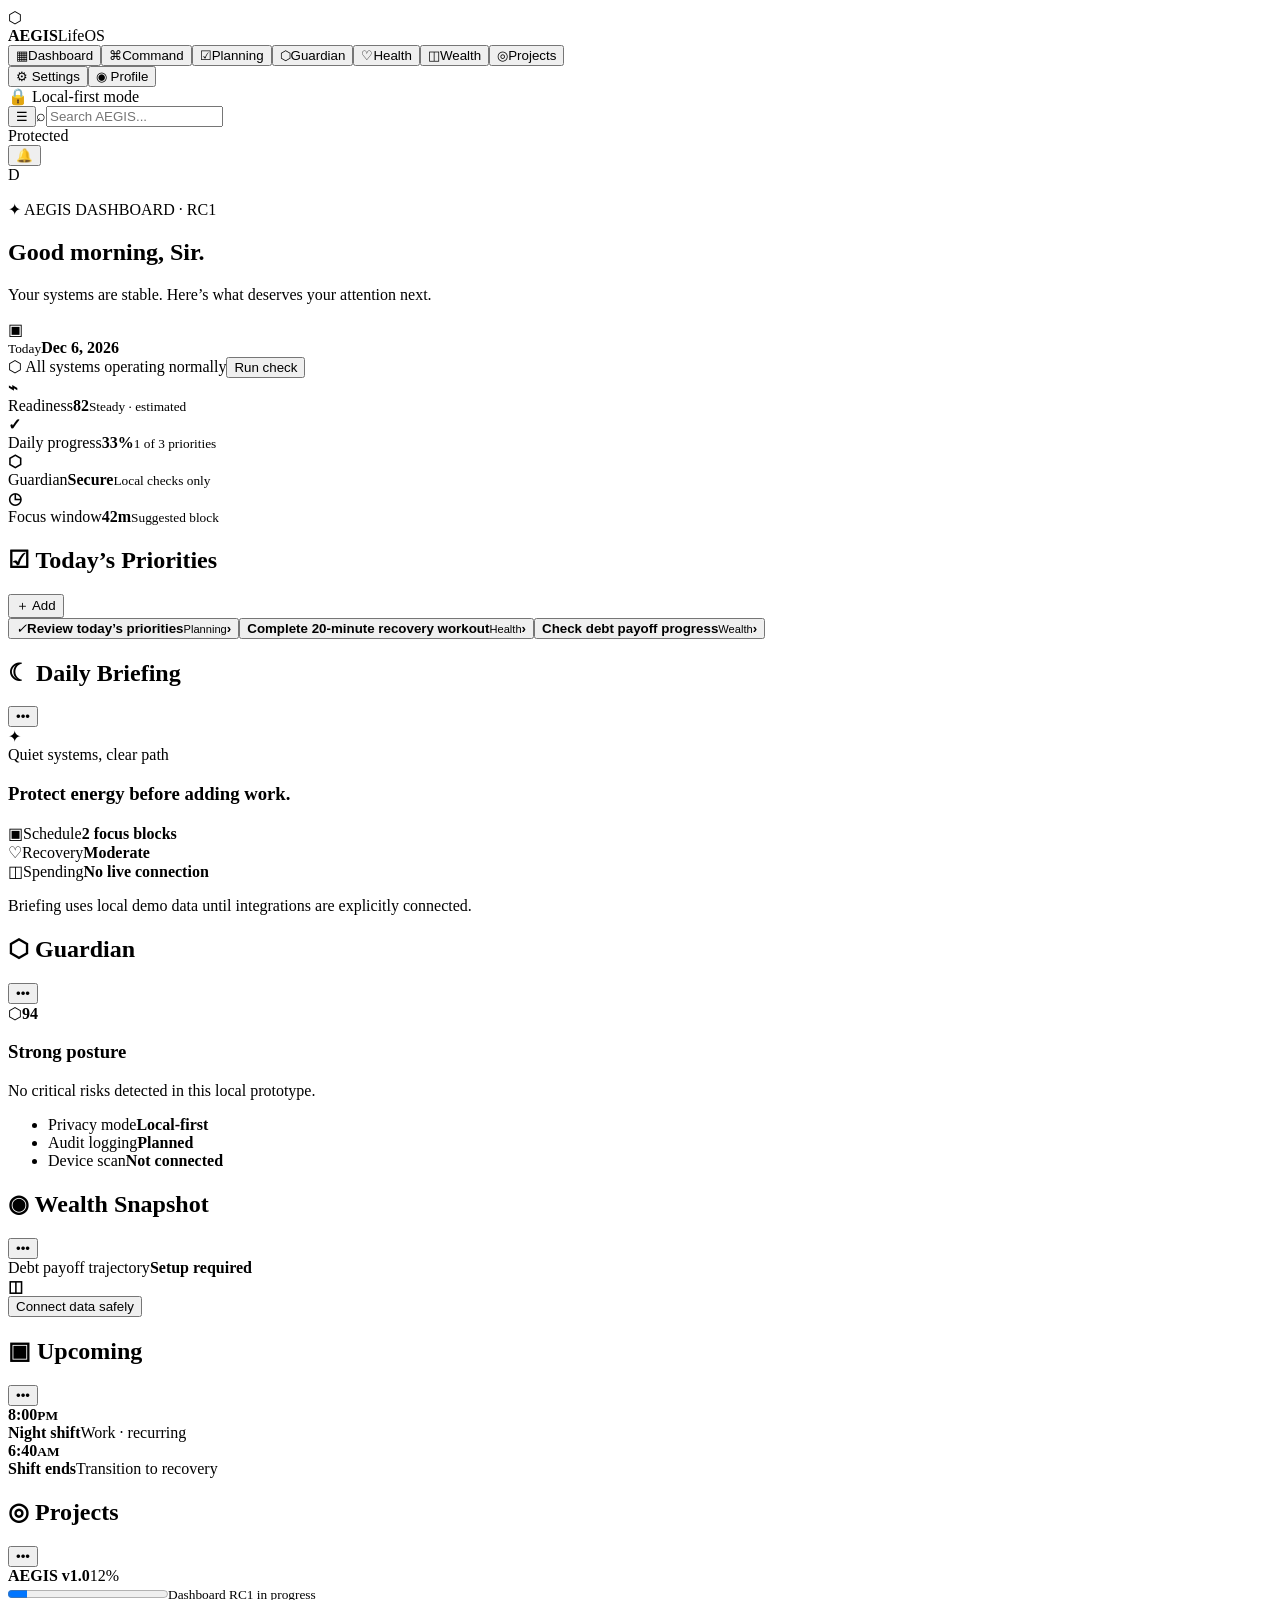
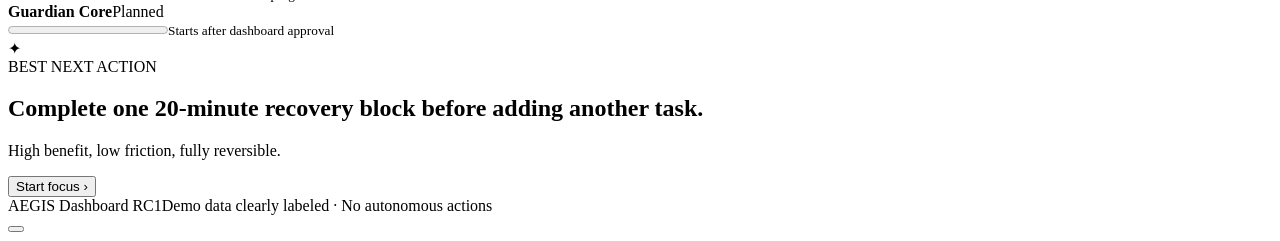
==== index.html @ b5552112 "Add dashboard markup" ====
<!doctype html><html lang="en"><head><meta charset="UTF-8"><meta name="viewport" content="width=device-width,initial-scale=1"><meta name="theme-color" content="#07101d"><title>AEGIS LifeOS</title><link rel="stylesheet" href="styles.css"></head><body>
<div class="app-shell"><div class="aurora a1"></div><div class="aurora a2"></div>
<aside class="sidebar" id="sidebar"><div class="brand"><div class="brand-mark">⬡</div><div><strong>AEGIS</strong><span>LifeOS</span></div></div><nav id="nav"></nav><div class="sidebar-bottom"><button>⚙ <span>Settings</span></button><button>◉ <span>Profile</span></button><div class="privacy-chip">🔒 Local-first mode</div></div></aside>
<main class="main-content"><header class="topbar"><button class="mobile-menu" id="menuBtn">☰</button><label class="search-box">⌕<input id="search" placeholder="Search AEGIS..." aria-label="Search AEGIS"></label><div class="top-actions"><div class="system-pill"><i></i>Protected</div><button class="icon-button">🔔</button><div class="avatar">D</div></div></header>
<div class="dashboard-wrap"><section class="hero-row"><div><p class="eyebrow">✦ AEGIS DASHBOARD · RC1</p><h1 id="greeting">Good morning, Sir.</h1><p>Your systems are stable. Here’s what deserves your attention next.</p></div><div class="date-chip"><span>▣</span><div><small>Today</small><strong id="today"></strong></div></div></section>
<div class="status-banner">⬡ <span id="notice">All systems operating normally</span><button id="runCheck">Run check</button></div>
<section class="metrics-grid"><article class="glass-card metric"><b class="metric-icon cyan">⌁</b><div><span>Readiness</span><strong>82</strong><small>Steady · estimated</small></div></article><article class="glass-card metric"><b class="metric-icon violet">✓</b><div><span>Daily progress</span><strong id="progress">0%</strong><small id="progressText"></small></div></article><article class="glass-card metric"><b class="metric-icon green">⬡</b><div><span>Guardian</span><strong>Secure</strong><small>Local checks only</small></div></article><article class="glass-card metric"><b class="metric-icon amber">◷</b><div><span>Focus window</span><strong>42m</strong><small>Suggested block</small></div></article></section>
<section class="content-grid">
<article class="glass-card priorities"><header><h2>☑ Today’s Priorities</h2><button id="addTask">＋ Add</button></header><div id="taskList" class="task-list"></div></article>
<article class="glass-card briefing wide"><header><h2>☾ Daily Briefing</h2><button>•••</button></header><div class="briefing-hero"><div class="orb">✦</div><div><span>Quiet systems, clear path</span><h3>Protect energy before adding work.</h3></div></div><div class="brief-grid"><div>▣<span>Schedule</span><strong>2 focus blocks</strong></div><div>♡<span>Recovery</span><strong>Moderate</strong></div><div>◫<span>Spending</span><strong>No live connection</strong></div></div><p class="data-note">Briefing uses local demo data until integrations are explicitly connected.</p></article>
<article class="glass-card"><header><h2>⬡ Guardian</h2><button>•••</button></header><div class="shield-score"><div class="score-ring">⬡<strong>94</strong></div><div><h3>Strong posture</h3><p>No critical risks detected in this local prototype.</p></div></div><ul class="status-list"><li><span>Privacy mode</span><strong>Local-first</strong></li><li><span>Audit logging</span><strong>Planned</strong></li><li><span>Device scan</span><strong>Not connected</strong></li></ul></article>
<article class="glass-card"><header><h2>◉ Wealth Snapshot</h2><button>•••</button></header><div class="wealth-top"><div><span>Debt payoff trajectory</span><strong>Setup required</strong></div><b>◫</b></div><div class="empty-chart"><i></i><i></i><i></i><i></i><i></i><i></i></div><button class="primary-small" id="connectWealth">Connect data safely</button></article>
<article class="glass-card"><header><h2>▣ Upcoming</h2><button>•••</button></header><div class="event-row"><b>8:00<small>PM</small></b><div><strong>Night shift</strong><span>Work · recurring</span></div></div><div class="event-row"><b>6:40<small>AM</small></b><div><strong>Shift ends</strong><span>Transition to recovery</span></div></div></article>
<article class="glass-card"><header><h2>◎ Projects</h2><button>•••</button></header><div class="project"><div><strong>AEGIS v1.0</strong><span>12%</span></div><progress value="12" max="100"></progress><small>Dashboard RC1 in progress</small></div><div class="project"><div><strong>Guardian Core</strong><span>Planned</span></div><progress value="0" max="100"></progress><small>Starts after dashboard approval</small></div></article>
</section>
<section class="next-action"><div class="next-icon">✦</div><div><span>BEST NEXT ACTION</span><h2>Complete one 20-minute recovery block before adding another task.</h2><p>High benefit, low friction, fully reversible.</p></div><button id="startFocus">Start focus ›</button></section><footer><span>AEGIS Dashboard RC1</span><span>Demo data clearly labeled · No autonomous actions</span></footer></div></main><button class="scrim" id="scrim"></button></div><script src="app.js"></script></body></html>
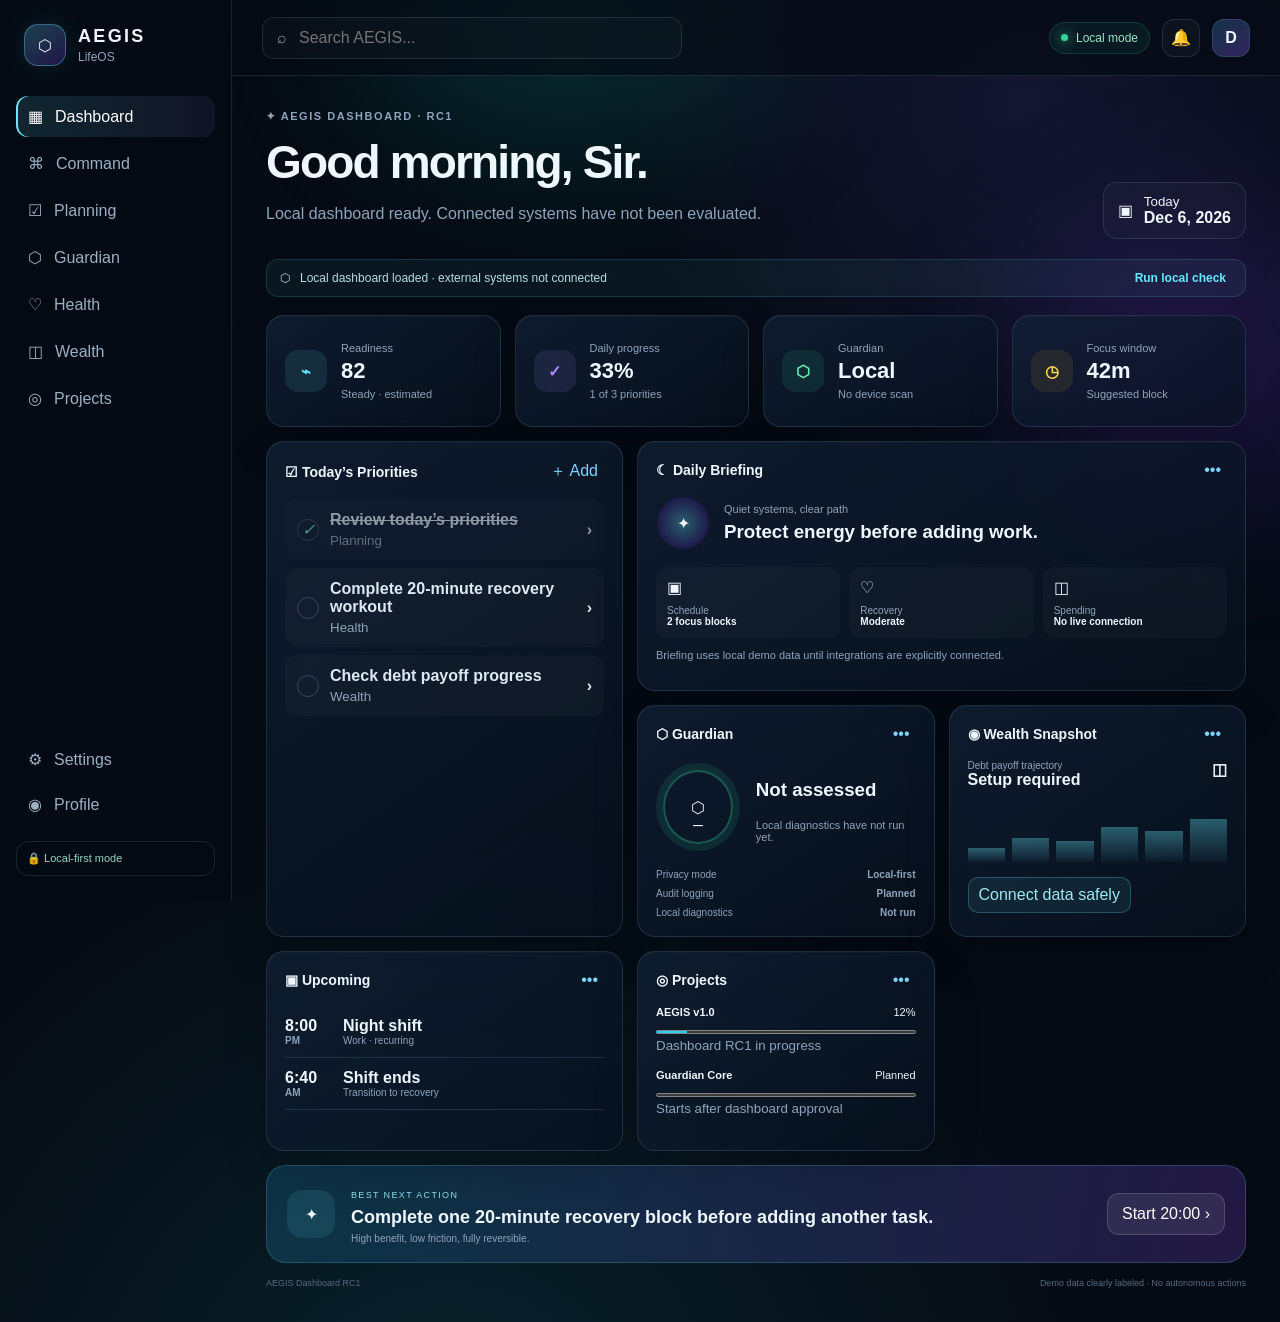
==== commit bf58dd2e: "Fix dashboard trust labels and local status reporting" ====
--- a/index.html
+++ b/index.html
@@ -1,16 +1,16 @@
 <!doctype html><html lang="en"><head><meta charset="UTF-8"><meta name="viewport" content="width=device-width,initial-scale=1"><meta name="theme-color" content="#07101d"><title>AEGIS LifeOS</title><link rel="stylesheet" href="styles.css"></head><body>
 <div class="app-shell"><div class="aurora a1"></div><div class="aurora a2"></div>
 <aside class="sidebar" id="sidebar"><div class="brand"><div class="brand-mark">⬡</div><div><strong>AEGIS</strong><span>LifeOS</span></div></div><nav id="nav"></nav><div class="sidebar-bottom"><button>⚙ <span>Settings</span></button><button>◉ <span>Profile</span></button><div class="privacy-chip">🔒 Local-first mode</div></div></aside>
-<main class="main-content"><header class="topbar"><button class="mobile-menu" id="menuBtn">☰</button><label class="search-box">⌕<input id="search" placeholder="Search AEGIS..." aria-label="Search AEGIS"></label><div class="top-actions"><div class="system-pill"><i></i>Protected</div><button class="icon-button">🔔</button><div class="avatar">D</div></div></header>
-<div class="dashboard-wrap"><section class="hero-row"><div><p class="eyebrow">✦ AEGIS DASHBOARD · RC1</p><h1 id="greeting">Good morning, Sir.</h1><p>Your systems are stable. Here’s what deserves your attention next.</p></div><div class="date-chip"><span>▣</span><div><small>Today</small><strong id="today"></strong></div></div></section>
-<div class="status-banner">⬡ <span id="notice">All systems operating normally</span><button id="runCheck">Run check</button></div>
-<section class="metrics-grid"><article class="glass-card metric"><b class="metric-icon cyan">⌁</b><div><span>Readiness</span><strong>82</strong><small>Steady · estimated</small></div></article><article class="glass-card metric"><b class="metric-icon violet">✓</b><div><span>Daily progress</span><strong id="progress">0%</strong><small id="progressText"></small></div></article><article class="glass-card metric"><b class="metric-icon green">⬡</b><div><span>Guardian</span><strong>Secure</strong><small>Local checks only</small></div></article><article class="glass-card metric"><b class="metric-icon amber">◷</b><div><span>Focus window</span><strong>42m</strong><small>Suggested block</small></div></article></section>
+<main class="main-content"><header class="topbar"><button class="mobile-menu" id="menuBtn" type="button" aria-label="Open navigation">☰</button><label class="search-box">⌕<input id="search" placeholder="Search AEGIS..." aria-label="Search AEGIS"></label><div class="top-actions"><div class="system-pill" id="modePill"><i></i>Local mode</div><button class="icon-button" type="button" aria-label="Notifications">🔔</button><div class="avatar">D</div></div></header>
+<div class="dashboard-wrap"><section class="hero-row"><div><p class="eyebrow">✦ AEGIS DASHBOARD · RC1</p><h1 id="greeting">Good morning, Sir.</h1><p>Local dashboard ready. Connected systems have not been evaluated.</p></div><div class="date-chip"><span>▣</span><div><small>Today</small><strong id="today"></strong></div></div></section>
+<div class="status-banner">⬡ <span id="notice">Local dashboard loaded · external systems not connected</span><button id="runCheck" type="button">Run local check</button></div>
+<section class="metrics-grid"><article class="glass-card metric"><b class="metric-icon cyan">⌁</b><div><span>Readiness</span><strong>82</strong><small>Steady · estimated</small></div></article><article class="glass-card metric"><b class="metric-icon violet">✓</b><div><span>Daily progress</span><strong id="progress">0%</strong><small id="progressText"></small></div></article><article class="glass-card metric"><b class="metric-icon green">⬡</b><div><span>Guardian</span><strong>Local</strong><small>No device scan</small></div></article><article class="glass-card metric"><b class="metric-icon amber">◷</b><div><span>Focus window</span><strong>42m</strong><small>Suggested block</small></div></article></section>
 <section class="content-grid">
 <article class="glass-card priorities"><header><h2>☑ Today’s Priorities</h2><button id="addTask">＋ Add</button></header><div id="taskList" class="task-list"></div></article>
 <article class="glass-card briefing wide"><header><h2>☾ Daily Briefing</h2><button>•••</button></header><div class="briefing-hero"><div class="orb">✦</div><div><span>Quiet systems, clear path</span><h3>Protect energy before adding work.</h3></div></div><div class="brief-grid"><div>▣<span>Schedule</span><strong>2 focus blocks</strong></div><div>♡<span>Recovery</span><strong>Moderate</strong></div><div>◫<span>Spending</span><strong>No live connection</strong></div></div><p class="data-note">Briefing uses local demo data until integrations are explicitly connected.</p></article>
-<article class="glass-card"><header><h2>⬡ Guardian</h2><button>•••</button></header><div class="shield-score"><div class="score-ring">⬡<strong>94</strong></div><div><h3>Strong posture</h3><p>No critical risks detected in this local prototype.</p></div></div><ul class="status-list"><li><span>Privacy mode</span><strong>Local-first</strong></li><li><span>Audit logging</span><strong>Planned</strong></li><li><span>Device scan</span><strong>Not connected</strong></li></ul></article>
+<article class="glass-card"><header><h2>⬡ Guardian</h2><button>•••</button></header><div class="shield-score"><div class="score-ring">⬡<strong>—</strong></div><div><h3>Not assessed</h3><p id="guardianSummary">Local diagnostics have not run yet.</p></div></div><ul class="status-list"><li><span>Privacy mode</span><strong>Local-first</strong></li><li><span>Audit logging</span><strong>Planned</strong></li><li><span>Local diagnostics</span><strong id="diagnosticState">Not run</strong></li></ul></article>
 <article class="glass-card"><header><h2>◉ Wealth Snapshot</h2><button>•••</button></header><div class="wealth-top"><div><span>Debt payoff trajectory</span><strong>Setup required</strong></div><b>◫</b></div><div class="empty-chart"><i></i><i></i><i></i><i></i><i></i><i></i></div><button class="primary-small" id="connectWealth">Connect data safely</button></article>
 <article class="glass-card"><header><h2>▣ Upcoming</h2><button>•••</button></header><div class="event-row"><b>8:00<small>PM</small></b><div><strong>Night shift</strong><span>Work · recurring</span></div></div><div class="event-row"><b>6:40<small>AM</small></b><div><strong>Shift ends</strong><span>Transition to recovery</span></div></div></article>
 <article class="glass-card"><header><h2>◎ Projects</h2><button>•••</button></header><div class="project"><div><strong>AEGIS v1.0</strong><span>12%</span></div><progress value="12" max="100"></progress><small>Dashboard RC1 in progress</small></div><div class="project"><div><strong>Guardian Core</strong><span>Planned</span></div><progress value="0" max="100"></progress><small>Starts after dashboard approval</small></div></article>
 </section>
-<section class="next-action"><div class="next-icon">✦</div><div><span>BEST NEXT ACTION</span><h2>Complete one 20-minute recovery block before adding another task.</h2><p>High benefit, low friction, fully reversible.</p></div><button id="startFocus">Start focus ›</button></section><footer><span>AEGIS Dashboard RC1</span><span>Demo data clearly labeled · No autonomous actions</span></footer></div></main><button class="scrim" id="scrim"></button></div><script src="app.js"></script></body></html>
+<section class="next-action"><div class="next-icon">✦</div><div><span>BEST NEXT ACTION</span><h2>Complete one 20-minute recovery block before adding another task.</h2><p>High benefit, low friction, fully reversible.</p></div><button id="startFocus" type="button">Start 20:00 ›</button></section><footer><span>AEGIS Dashboard RC1</span><span>Demo data clearly labeled · No autonomous actions</span></footer></div></main><button class="scrim" id="scrim"></button></div><script src="app.js"></script></body></html>
--- a/styles.css
+++ b/styles.css
@@ -0,0 +1,3 @@
+:root{font-family:Inter,Arial,sans-serif;color:#eef7ff;background:#050b14;--cyan:#67e8f9;--violet:#a78bfa;--line:rgba(175,216,255,.13);--muted:#8ea4ba}*{box-sizing:border-box}body{margin:0;min-width:320px;min-height:100vh;background:radial-gradient(circle at 80% 8%,rgba(90,72,180,.18),transparent 25%),radial-gradient(circle at 35% 110%,rgba(28,160,174,.16),transparent 38%),#050b14}button,input{font:inherit}.app-shell{min-height:100vh;display:flex;position:relative;overflow-x:hidden}.aurora{position:fixed;filter:blur(80px);opacity:.2;pointer-events:none;border-radius:50%}.a1{width:420px;height:220px;background:#14b8a6;top:-80px;left:28%}.a2{width:360px;height:280px;background:#7c3aed;right:-100px;top:220px}.sidebar{width:232px;position:fixed;inset:0 auto 0 0;padding:24px 16px;border-right:1px solid var(--line);background:rgba(4,11,20,.78);backdrop-filter:blur(24px);z-index:20;display:flex;flex-direction:column}.brand{display:flex;align-items:center;gap:12px;padding:0 8px 30px}.brand-mark{width:42px;height:42px;border-radius:14px;display:grid;place-items:center;background:linear-gradient(145deg,rgba(103,232,249,.25),rgba(124,58,237,.25));border:1px solid rgba(103,232,249,.35);box-shadow:0 0 28px rgba(103,232,249,.12)}.brand strong{display:block;font-size:18px;letter-spacing:.13em}.brand span{color:var(--muted);font-size:12px}.sidebar nav{display:grid;gap:6px}.sidebar button{border:0;color:#9cb0c3;background:transparent;padding:11px 12px;border-radius:12px;display:flex;gap:12px;align-items:center;cursor:pointer;text-align:left}.sidebar nav button:hover,.sidebar nav button.active{color:#fff;background:linear-gradient(90deg,rgba(103,232,249,.13),rgba(167,139,250,.08));box-shadow:inset 2px 0 var(--cyan)}.sidebar-bottom{margin-top:auto;display:grid;gap:4px}.privacy-chip{margin-top:12px;padding:10px;border-radius:12px;border:1px solid var(--line);color:#8fd7c7;font-size:11px}.main-content{margin-left:232px;width:calc(100% - 232px);position:relative;z-index:2}.topbar{height:76px;position:sticky;top:0;z-index:10;display:flex;align-items:center;justify-content:space-between;padding:0 30px;border-bottom:1px solid var(--line);background:rgba(5,11,20,.7);backdrop-filter:blur(22px)}.search-box{width:min(420px,45vw);display:flex;gap:10px;align-items:center;padding:10px 14px;border:1px solid var(--line);border-radius:12px;background:rgba(255,255,255,.025);color:var(--muted)}.search-box input{width:100%;border:0;outline:0;background:none;color:#fff}.top-actions{display:flex;align-items:center;gap:12px}.system-pill{display:flex;align-items:center;gap:8px;padding:8px 11px;border:1px solid rgba(52,211,153,.18);background:rgba(52,211,153,.07);border-radius:999px;font-size:12px;color:#96e7c8}.system-pill i{width:7px;height:7px;border-radius:50%;background:#34d399;box-shadow:0 0 12px #34d399}.icon-button,.avatar{width:38px;height:38px;border-radius:12px;display:grid;place-items:center}.icon-button{border:1px solid var(--line);background:rgba(255,255,255,.03);color:#b8c9d9}.avatar{font-weight:700;background:linear-gradient(145deg,#123246,#33245f);border:1px solid var(--line)}.mobile-menu{display:none;background:none;border:0;color:#fff;font-size:22px}.dashboard-wrap{max-width:1480px;margin:auto;padding:34px}.hero-row{display:flex;justify-content:space-between;align-items:end;margin-bottom:20px}.eyebrow{color:#89dceb;font-size:11px;font-weight:700;letter-spacing:.14em;margin:0 0 12px}.hero-row h1{font-size:clamp(30px,4vw,46px);margin:0;letter-spacing:-.04em}.hero-row p{color:var(--muted)}.date-chip{display:flex;gap:11px;align-items:center;border:1px solid var(--line);background:rgba(255,255,255,.025);border-radius:14px;padding:11px 14px}.date-chip small,.date-chip strong{display:block}.status-banner{display:flex;align-items:center;gap:10px;padding:10px 13px;border:1px solid rgba(103,232,249,.15);background:rgba(103,232,249,.055);border-radius:12px;font-size:12px;color:#b8dce7;margin-bottom:18px}.status-banner button{margin-left:auto;border:0;background:none;color:var(--cyan);font-weight:600}.metrics-grid{display:grid;grid-template-columns:repeat(4,1fr);gap:14px;margin-bottom:14px}.glass-card{background:linear-gradient(145deg,rgba(17,33,54,.76),rgba(7,17,31,.7));border:1px solid var(--line);box-shadow:0 20px 45px rgba(0,0,0,.17),inset 0 1px rgba(255,255,255,.025);border-radius:18px;padding:18px;backdrop-filter:blur(18px)}.metric{display:flex;align-items:center;gap:14px;min-height:112px}.metric-icon{width:42px;height:42px;border-radius:13px;display:grid;place-items:center}.cyan{background:rgba(103,232,249,.1);color:var(--cyan)}.violet{background:rgba(167,139,250,.11);color:var(--violet)}.green{background:rgba(52,211,153,.1);color:#6ee7b7}.amber{background:rgba(251,191,36,.09);color:#fcd34d}.metric span,.metric small{display:block;color:var(--muted);font-size:11px}.metric strong{display:block;font-size:22px;margin:4px 0}.glass-card>header{display:flex;align-items:center;justify-content:space-between;margin-bottom:16px}.glass-card h2{font-size:14px;margin:0}.glass-card>header button{border:0;background:none;color:#7dd3fc}.content-grid{display:grid;grid-template-columns:1.2fr 1fr 1fr;gap:14px}.priorities{grid-row:span 2}.wide{grid-column:span 2}.task-list{display:grid;gap:8px}.task-row{display:flex;width:100%;align-items:center;gap:11px;border:1px solid transparent;background:rgba(255,255,255,.025);color:#dce9f4;padding:11px;border-radius:12px;text-align:left}.task-row:hover{border-color:var(--line)}.task-row i{width:22px;height:22px;border:1px solid rgba(154,184,208,.28);border-radius:50%;display:grid;place-items:center;color:#6ee7b7}.task-row span{flex:1}.task-row strong,.task-row small{display:block}.task-row small{color:var(--muted);margin-top:4px}.task-row.done{opacity:.62}.task-row.done strong{text-decoration:line-through}.briefing-hero{display:flex;align-items:center;gap:14px;padding-bottom:17px}.orb{width:54px;height:54px;border-radius:50%;display:grid;place-items:center;background:radial-gradient(circle,#63e6ef55,#6d28d933 65%,transparent 70%)}.briefing-hero span,.data-note{color:var(--muted);font-size:11px}.briefing-hero h3{margin:4px 0}.brief-grid{display:grid;grid-template-columns:repeat(3,1fr);gap:9px}.brief-grid div{padding:11px;border-radius:12px;background:rgba(255,255,255,.025)}.brief-grid span,.brief-grid strong{display:block;font-size:10px}.brief-grid span{color:var(--muted);margin-top:8px}.shield-score{display:flex;align-items:center;gap:16px}.score-ring{width:88px;height:88px;border-radius:50%;display:grid;place-items:center;position:relative;border:7px solid rgba(52,211,153,.11);box-shadow:inset 0 0 0 2px rgba(52,211,153,.35)}.score-ring strong{position:absolute;bottom:13px;font-size:10px}.shield-score p{color:var(--muted);font-size:11px}.status-list{list-style:none;padding:0;margin:15px 0 0;display:grid;gap:8px}.status-list li{display:flex;justify-content:space-between;font-size:10px;color:var(--muted)}.wealth-top{display:flex;justify-content:space-between}.wealth-top span,.wealth-top strong{display:block}.wealth-top span{color:var(--muted);font-size:10px}.empty-chart{height:58px;display:flex;align-items:end;gap:7px;margin:15px 0}.empty-chart i{flex:1;background:linear-gradient(180deg,rgba(103,232,249,.35),rgba(103,232,249,.04))}.empty-chart i:nth-child(1){height:25%}.empty-chart i:nth-child(2){height:42%}.empty-chart i:nth-child(3){height:36%}.empty-chart i:nth-child(4){height:60%}.empty-chart i:nth-child(5){height:54%}.empty-chart i:nth-child(6){height:75%}.primary-small{border:1px solid rgba(103,232,249,.25);background:rgba(103,232,249,.08);color:#9eeaf4;border-radius:10px;padding:8px 10px}.event-row{display:flex;gap:12px;padding:11px 0;border-bottom:1px solid var(--line)}.event-row b{width:46px}.event-row small,.event-row span{display:block;color:var(--muted);font-size:10px}.project{margin-bottom:15px}.project>div{display:flex;justify-content:space-between;font-size:11px}.project progress{width:100%;height:8px;accent-color:#22d3ee}.project small{color:var(--muted)}.next-action{margin-top:14px;padding:18px 20px;border-radius:20px;display:flex;align-items:center;gap:16px;background:linear-gradient(100deg,rgba(15,62,83,.72),rgba(48,30,89,.7));border:1px solid rgba(103,232,249,.2)}.next-icon{width:48px;height:48px;border-radius:15px;display:grid;place-items:center;background:rgba(103,232,249,.1)}.next-action>div:nth-child(2){flex:1}.next-action span{font-size:9px;letter-spacing:.15em;color:#8fe5ee}.next-action h2{font-size:18px;margin:5px 0}.next-action p{margin:0;color:var(--muted);font-size:10px}.next-action button{border:1px solid rgba(255,255,255,.16);background:rgba(255,255,255,.08);color:#fff;border-radius:12px;padding:11px 14px}footer{display:flex;justify-content:space-between;color:#546b80;font-size:9px;padding-top:15px}.scrim{display:none}
+@media(max-width:1100px){.metrics-grid{grid-template-columns:repeat(2,1fr)}.content-grid{grid-template-columns:1fr 1fr}.wide{grid-column:span 2}.priorities{grid-row:auto}}
+@media(max-width:760px){.sidebar{transform:translateX(-100%);transition:.25s;width:245px}.sidebar.open{transform:translateX(0)}.main-content{margin-left:0;width:100%}.topbar{height:64px;padding:0 15px;gap:10px}.mobile-menu{display:block}.search-box{width:auto;flex:1}.system-pill{display:none}.dashboard-wrap{padding:22px 15px}.date-chip{display:none}.metrics-grid{grid-template-columns:1fr 1fr;gap:10px}.metric{min-height:100px;align-items:flex-start;flex-direction:column}.content-grid{grid-template-columns:1fr}.wide,.priorities{grid-column:1}.brief-grid{grid-template-columns:1fr}.next-action{align-items:flex-start;flex-wrap:wrap}.next-action button{width:100%}.scrim.show{display:block;position:fixed;inset:0;border:0;background:rgba(0,0,0,.55);z-index:15}footer{gap:10px;flex-direction:column}}
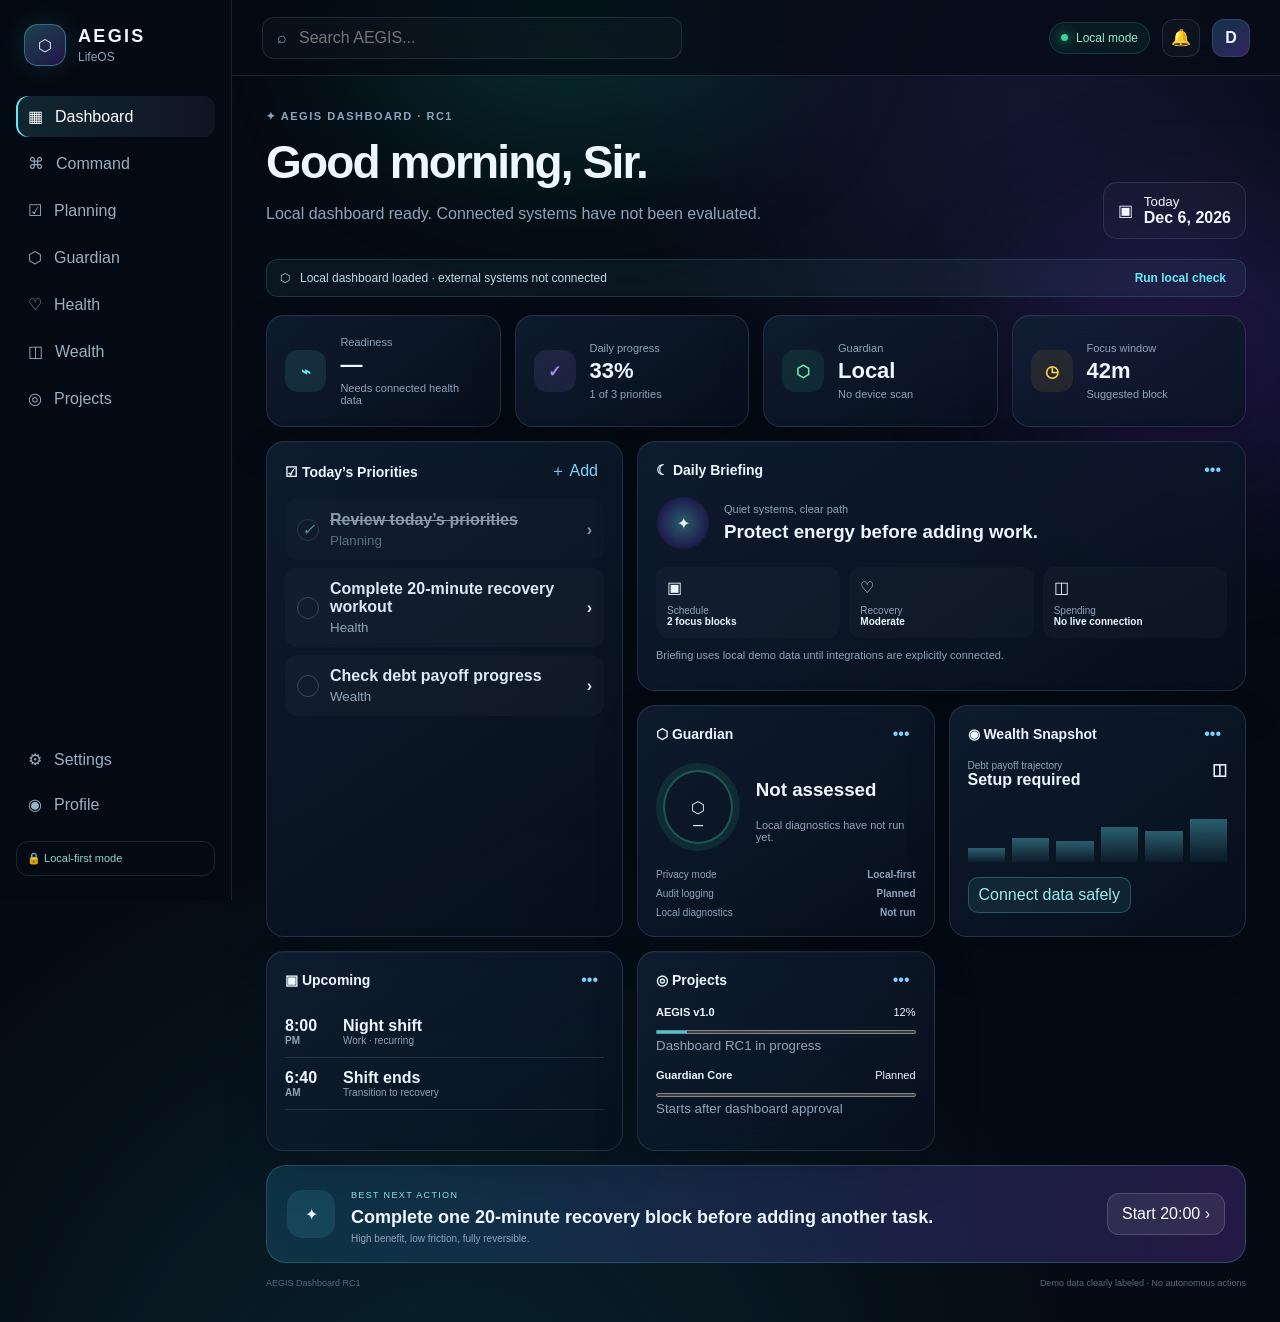
==== commit 6328d7a3: "Remove unsupported readiness score" ====
--- a/index.html
+++ b/index.html
@@ -4,7 +4,7 @@
 <main class="main-content"><header class="topbar"><button class="mobile-menu" id="menuBtn" type="button" aria-label="Open navigation">☰</button><label class="search-box">⌕<input id="search" placeholder="Search AEGIS..." aria-label="Search AEGIS"></label><div class="top-actions"><div class="system-pill" id="modePill"><i></i>Local mode</div><button class="icon-button" type="button" aria-label="Notifications">🔔</button><div class="avatar">D</div></div></header>
 <div class="dashboard-wrap"><section class="hero-row"><div><p class="eyebrow">✦ AEGIS DASHBOARD · RC1</p><h1 id="greeting">Good morning, Sir.</h1><p>Local dashboard ready. Connected systems have not been evaluated.</p></div><div class="date-chip"><span>▣</span><div><small>Today</small><strong id="today"></strong></div></div></section>
 <div class="status-banner">⬡ <span id="notice">Local dashboard loaded · external systems not connected</span><button id="runCheck" type="button">Run local check</button></div>
-<section class="metrics-grid"><article class="glass-card metric"><b class="metric-icon cyan">⌁</b><div><span>Readiness</span><strong>82</strong><small>Steady · estimated</small></div></article><article class="glass-card metric"><b class="metric-icon violet">✓</b><div><span>Daily progress</span><strong id="progress">0%</strong><small id="progressText"></small></div></article><article class="glass-card metric"><b class="metric-icon green">⬡</b><div><span>Guardian</span><strong>Local</strong><small>No device scan</small></div></article><article class="glass-card metric"><b class="metric-icon amber">◷</b><div><span>Focus window</span><strong>42m</strong><small>Suggested block</small></div></article></section>
+<section class="metrics-grid"><article class="glass-card metric"><b class="metric-icon cyan">⌁</b><div><span>Readiness</span><strong>—</strong><small>Needs connected health data</small></div></article><article class="glass-card metric"><b class="metric-icon violet">✓</b><div><span>Daily progress</span><strong id="progress">0%</strong><small id="progressText"></small></div></article><article class="glass-card metric"><b class="metric-icon green">⬡</b><div><span>Guardian</span><strong>Local</strong><small>No device scan</small></div></article><article class="glass-card metric"><b class="metric-icon amber">◷</b><div><span>Focus window</span><strong>42m</strong><small>Suggested block</small></div></article></section>
 <section class="content-grid">
 <article class="glass-card priorities"><header><h2>☑ Today’s Priorities</h2><button id="addTask">＋ Add</button></header><div id="taskList" class="task-list"></div></article>
 <article class="glass-card briefing wide"><header><h2>☾ Daily Briefing</h2><button>•••</button></header><div class="briefing-hero"><div class="orb">✦</div><div><span>Quiet systems, clear path</span><h3>Protect energy before adding work.</h3></div></div><div class="brief-grid"><div>▣<span>Schedule</span><strong>2 focus blocks</strong></div><div>♡<span>Recovery</span><strong>Moderate</strong></div><div>◫<span>Spending</span><strong>No live connection</strong></div></div><p class="data-note">Briefing uses local demo data until integrations are explicitly connected.</p></article>
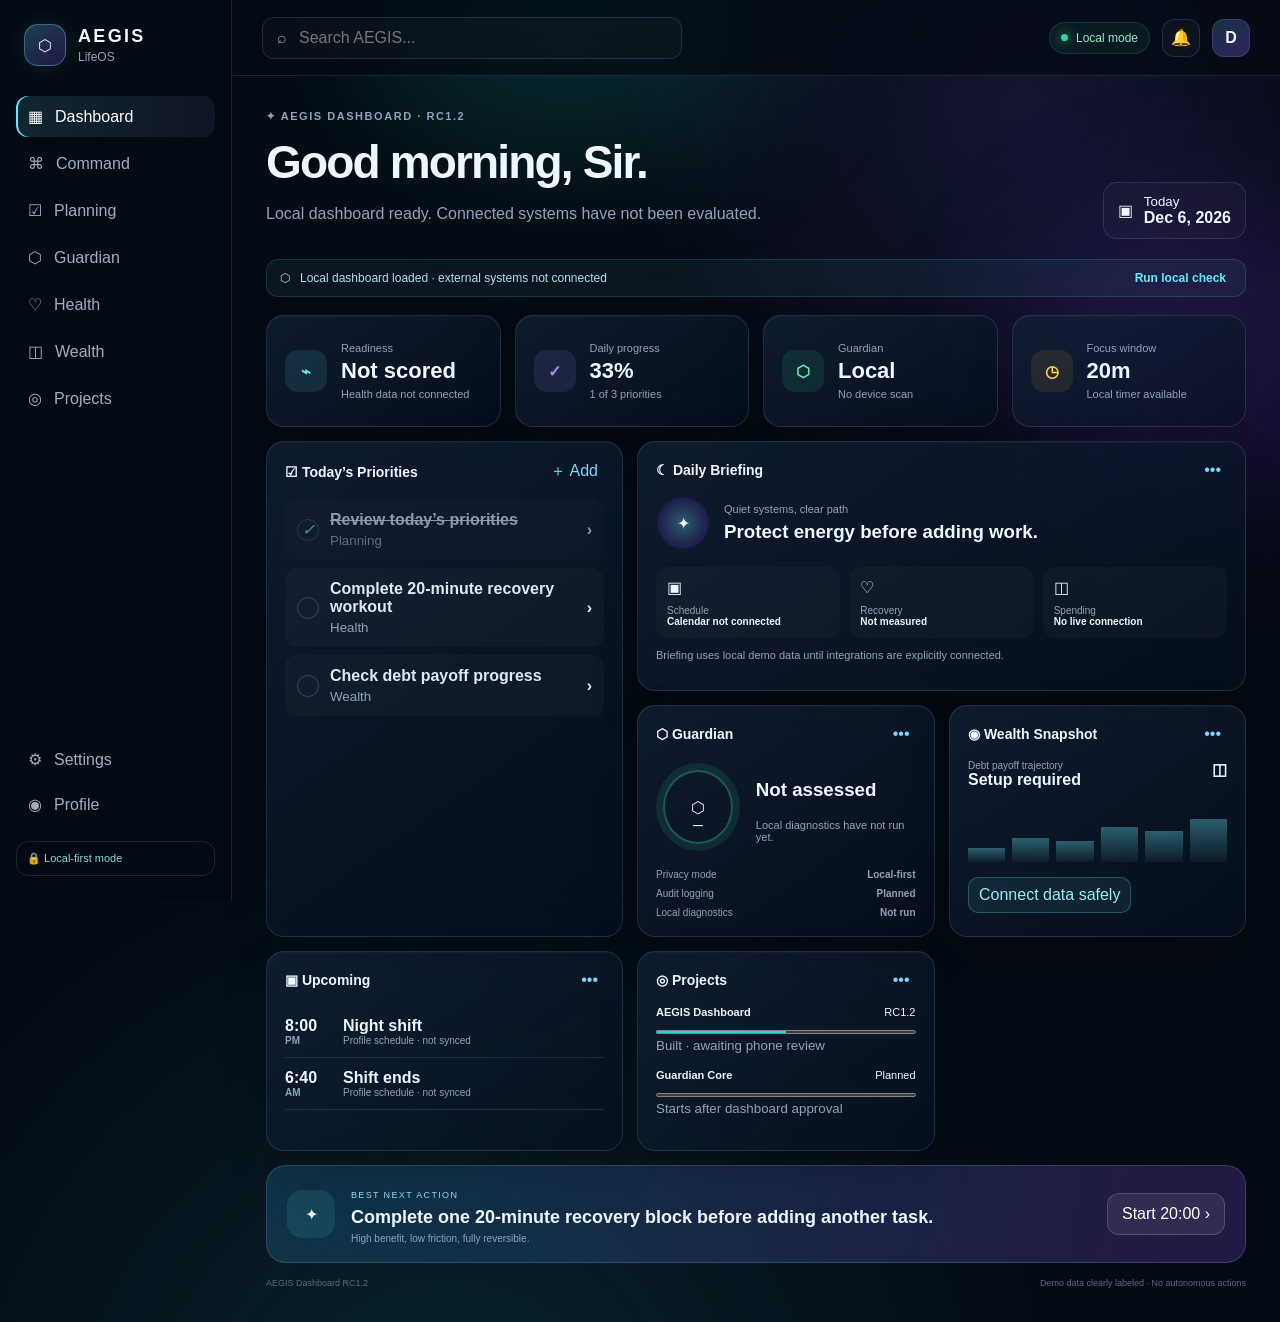
==== commit 4f95195f: "Prepare AEGIS dashboard for phone installation" ====
--- a/index.html
+++ b/index.html
@@ -1,16 +1,16 @@
-<!doctype html><html lang="en"><head><meta charset="UTF-8"><meta name="viewport" content="width=device-width,initial-scale=1"><meta name="theme-color" content="#07101d"><title>AEGIS LifeOS</title><link rel="stylesheet" href="styles.css"></head><body>
+<!doctype html><html lang="en"><head><meta charset="UTF-8"><meta name="viewport" content="width=device-width,initial-scale=1"><meta name="theme-color" content="#07101d"><meta name="apple-mobile-web-app-capable" content="yes"><meta name="apple-mobile-web-app-status-bar-style" content="black-translucent"><meta name="apple-mobile-web-app-title" content="AEGIS"><title>AEGIS LifeOS</title><link rel="manifest" href="manifest.webmanifest"><link rel="apple-touch-icon" href="icons/aegis-icon.svg"><link rel="icon" type="image/svg+xml" href="icons/aegis-icon.svg"><link rel="stylesheet" href="styles.css"></head><body>
 <div class="app-shell"><div class="aurora a1"></div><div class="aurora a2"></div>
 <aside class="sidebar" id="sidebar"><div class="brand"><div class="brand-mark">⬡</div><div><strong>AEGIS</strong><span>LifeOS</span></div></div><nav id="nav"></nav><div class="sidebar-bottom"><button>⚙ <span>Settings</span></button><button>◉ <span>Profile</span></button><div class="privacy-chip">🔒 Local-first mode</div></div></aside>
 <main class="main-content"><header class="topbar"><button class="mobile-menu" id="menuBtn" type="button" aria-label="Open navigation">☰</button><label class="search-box">⌕<input id="search" placeholder="Search AEGIS..." aria-label="Search AEGIS"></label><div class="top-actions"><div class="system-pill" id="modePill"><i></i>Local mode</div><button class="icon-button" type="button" aria-label="Notifications">🔔</button><div class="avatar">D</div></div></header>
-<div class="dashboard-wrap"><section class="hero-row"><div><p class="eyebrow">✦ AEGIS DASHBOARD · RC1</p><h1 id="greeting">Good morning, Sir.</h1><p>Local dashboard ready. Connected systems have not been evaluated.</p></div><div class="date-chip"><span>▣</span><div><small>Today</small><strong id="today"></strong></div></div></section>
-<div class="status-banner">⬡ <span id="notice">Local dashboard loaded · external systems not connected</span><button id="runCheck" type="button">Run local check</button></div>
-<section class="metrics-grid"><article class="glass-card metric"><b class="metric-icon cyan">⌁</b><div><span>Readiness</span><strong>—</strong><small>Needs connected health data</small></div></article><article class="glass-card metric"><b class="metric-icon violet">✓</b><div><span>Daily progress</span><strong id="progress">0%</strong><small id="progressText"></small></div></article><article class="glass-card metric"><b class="metric-icon green">⬡</b><div><span>Guardian</span><strong>Local</strong><small>No device scan</small></div></article><article class="glass-card metric"><b class="metric-icon amber">◷</b><div><span>Focus window</span><strong>42m</strong><small>Suggested block</small></div></article></section>
+<div class="dashboard-wrap"><section class="hero-row"><div><p class="eyebrow">✦ AEGIS DASHBOARD · RC1.2</p><h1 id="greeting">Good morning, Sir.</h1><p>Local dashboard ready. Connected systems have not been evaluated.</p></div><div class="date-chip"><span>▣</span><div><small>Today</small><strong id="today"></strong></div></div></section>
+<div class="status-banner">⬡ <span id="notice" aria-live="polite">Local dashboard loaded · external systems not connected</span><button id="runCheck" type="button">Run local check</button></div>
+<section class="metrics-grid"><article class="glass-card metric"><b class="metric-icon cyan">⌁</b><div><span>Readiness</span><strong>Not scored</strong><small>Health data not connected</small></div></article><article class="glass-card metric"><b class="metric-icon violet">✓</b><div><span>Daily progress</span><strong id="progress">0%</strong><small id="progressText"></small></div></article><article class="glass-card metric"><b class="metric-icon green">⬡</b><div><span>Guardian</span><strong>Local</strong><small>No device scan</small></div></article><article class="glass-card metric"><b class="metric-icon amber">◷</b><div><span>Focus window</span><strong>20m</strong><small>Local timer available</small></div></article></section>
 <section class="content-grid">
 <article class="glass-card priorities"><header><h2>☑ Today’s Priorities</h2><button id="addTask">＋ Add</button></header><div id="taskList" class="task-list"></div></article>
-<article class="glass-card briefing wide"><header><h2>☾ Daily Briefing</h2><button>•••</button></header><div class="briefing-hero"><div class="orb">✦</div><div><span>Quiet systems, clear path</span><h3>Protect energy before adding work.</h3></div></div><div class="brief-grid"><div>▣<span>Schedule</span><strong>2 focus blocks</strong></div><div>♡<span>Recovery</span><strong>Moderate</strong></div><div>◫<span>Spending</span><strong>No live connection</strong></div></div><p class="data-note">Briefing uses local demo data until integrations are explicitly connected.</p></article>
+<article class="glass-card briefing wide"><header><h2>☾ Daily Briefing</h2><button>•••</button></header><div class="briefing-hero"><div class="orb">✦</div><div><span>Quiet systems, clear path</span><h3>Protect energy before adding work.</h3></div></div><div class="brief-grid"><div>▣<span>Schedule</span><strong>Calendar not connected</strong></div><div>♡<span>Recovery</span><strong>Not measured</strong></div><div>◫<span>Spending</span><strong>No live connection</strong></div></div><p class="data-note">Briefing uses local demo data until integrations are explicitly connected.</p></article>
 <article class="glass-card"><header><h2>⬡ Guardian</h2><button>•••</button></header><div class="shield-score"><div class="score-ring">⬡<strong>—</strong></div><div><h3>Not assessed</h3><p id="guardianSummary">Local diagnostics have not run yet.</p></div></div><ul class="status-list"><li><span>Privacy mode</span><strong>Local-first</strong></li><li><span>Audit logging</span><strong>Planned</strong></li><li><span>Local diagnostics</span><strong id="diagnosticState">Not run</strong></li></ul></article>
 <article class="glass-card"><header><h2>◉ Wealth Snapshot</h2><button>•••</button></header><div class="wealth-top"><div><span>Debt payoff trajectory</span><strong>Setup required</strong></div><b>◫</b></div><div class="empty-chart"><i></i><i></i><i></i><i></i><i></i><i></i></div><button class="primary-small" id="connectWealth">Connect data safely</button></article>
-<article class="glass-card"><header><h2>▣ Upcoming</h2><button>•••</button></header><div class="event-row"><b>8:00<small>PM</small></b><div><strong>Night shift</strong><span>Work · recurring</span></div></div><div class="event-row"><b>6:40<small>AM</small></b><div><strong>Shift ends</strong><span>Transition to recovery</span></div></div></article>
-<article class="glass-card"><header><h2>◎ Projects</h2><button>•••</button></header><div class="project"><div><strong>AEGIS v1.0</strong><span>12%</span></div><progress value="12" max="100"></progress><small>Dashboard RC1 in progress</small></div><div class="project"><div><strong>Guardian Core</strong><span>Planned</span></div><progress value="0" max="100"></progress><small>Starts after dashboard approval</small></div></article>
+<article class="glass-card"><header><h2>▣ Upcoming</h2><button>•••</button></header><div class="event-row"><b>8:00<small>PM</small></b><div><strong>Night shift</strong><span>Profile schedule · not synced</span></div></div><div class="event-row"><b>6:40<small>AM</small></b><div><strong>Shift ends</strong><span>Profile schedule · not synced</span></div></div></article>
+<article class="glass-card"><header><h2>◎ Projects</h2><button>•••</button></header><div class="project"><div><strong>AEGIS Dashboard</strong><span>RC1.2</span></div><progress value="1" max="2"></progress><small>Built · awaiting phone review</small></div><div class="project"><div><strong>Guardian Core</strong><span>Planned</span></div><progress value="0" max="100"></progress><small>Starts after dashboard approval</small></div></article>
 </section>
-<section class="next-action"><div class="next-icon">✦</div><div><span>BEST NEXT ACTION</span><h2>Complete one 20-minute recovery block before adding another task.</h2><p>High benefit, low friction, fully reversible.</p></div><button id="startFocus" type="button">Start 20:00 ›</button></section><footer><span>AEGIS Dashboard RC1</span><span>Demo data clearly labeled · No autonomous actions</span></footer></div></main><button class="scrim" id="scrim"></button></div><script src="app.js"></script></body></html>
+<section class="next-action"><div class="next-icon">✦</div><div><span>BEST NEXT ACTION</span><h2>Complete one 20-minute recovery block before adding another task.</h2><p>High benefit, low friction, fully reversible.</p></div><button id="startFocus" type="button">Start 20:00 ›</button></section><footer><span>AEGIS Dashboard RC1.2</span><span>Demo data clearly labeled · No autonomous actions</span></footer></div></main><button class="scrim" id="scrim"></button></div><script src="app.js"></script></body></html>
